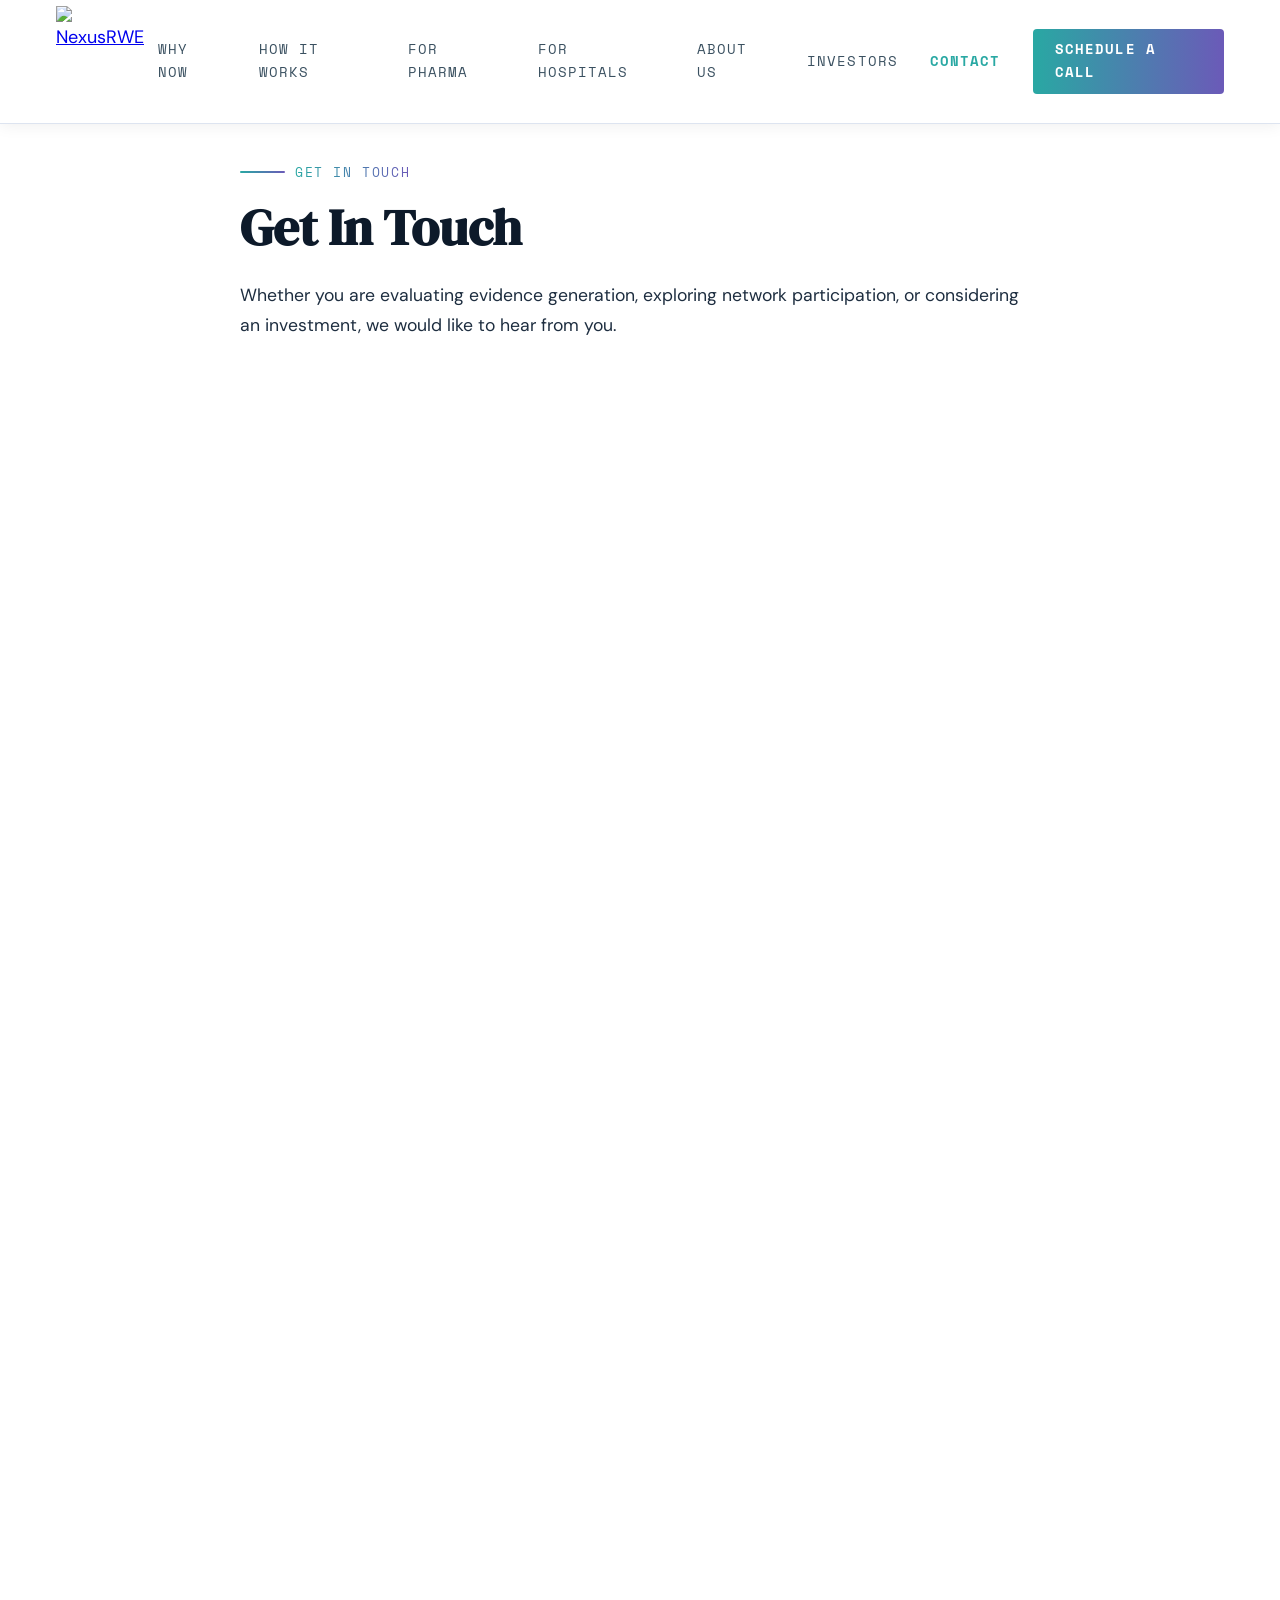
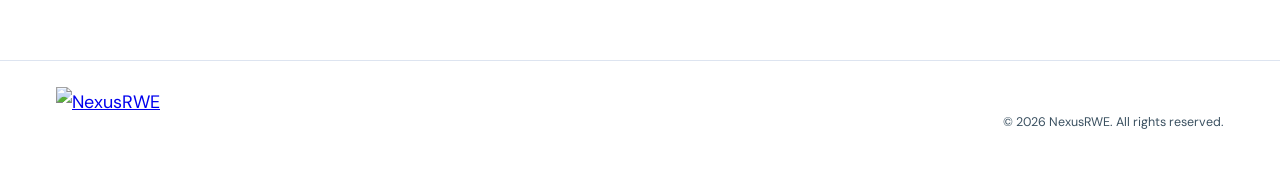
==== contact.html @ f44af909 "Add contact page with Google Form embed and update nav/buttons site-wide - Rebuilt contact.html with" ====
<!DOCTYPE html>
<html lang="en">
<head>
<meta charset="UTF-8">
<meta name="viewport" content="width=device-width, initial-scale=1.0">
<title>Contact NexusRWE | Schedule a Call, Hospital Network, Investor Inquiries</title>
<meta name="description" content="Get in touch with NexusRWE. Schedule a call with the team, request our investor deck, or join our hospital network.">
<meta name="robots" content="index, follow">
<link rel="canonical" href="https://nexusrwe.com/contact.html">

<!-- Open Graph -->
<meta property="og:type" content="website">
<meta property="og:site_name" content="NexusRWE">
<meta property="og:title" content="Contact NexusRWE">
<meta property="og:description" content="Schedule a call, request our investor deck, or join the NexusRWE hospital network.">
<meta property="og:url" content="https://nexusrwe.com/contact.html">
<meta property="og:image" content="https://nexusrwe.com/nexusIcon.png">
<meta property="og:image:alt" content="NexusRWE logo">
<meta property="og:locale" content="en_US">

<!-- Twitter Card -->
<meta name="twitter:card" content="summary_large_image">
<meta name="twitter:title" content="Contact NexusRWE">
<meta name="twitter:description" content="Schedule a call, request our investor deck, or join the NexusRWE hospital network.">
<meta name="twitter:image" content="https://nexusrwe.com/nexusIcon.png">

<meta name="theme-color" content="#29A8A3">
<link rel="icon" href="/favicon.png" type="image/png" sizes="32x32">
<link rel="apple-touch-icon" href="/favicon.png">
<link rel="stylesheet" href="styles.css">
<link rel="preconnect" href="https://fonts.googleapis.com">
<link href="https://fonts.googleapis.com/css2?family=DM+Serif+Display:ital@0;1&family=DM+Sans:opsz,wght@9..40,400;9..40,500;9..40,600&family=Space+Mono:wght@400;700&display=swap" rel="stylesheet">
</head>
<body>

<nav>
  <div class="nav-logo">
    <a href="index.html"><img src="nexusIcon.png" alt="NexusRWE"></a>
  </div>
  <div class="nav-links">
    <a href="problem.html">Why Now</a>
    <a href="how.html">How It Works</a>
    <a href="pharma.html">For Pharma</a>
    <a href="hospitals.html">For Hospitals</a>
    <a href="team.html">About Us</a>
    <a href="investors.html">Investors</a>
    <a href="contact.html" class="active">Contact</a>
    <a href="contact.html" class="nav-cta">Schedule a Call</a>
  </div>
<button class="nav-hamburger" onclick="toggleNav()" aria-label="Toggle menu"><span></span><span></span><span></span></button>
</nav>

<section class="intro-section">
  <div class="max-w" style="max-width:800px;">
    <div class="section-label">
      <span class="grad-line"></span><span class="grad-text">Get In Touch</span>
    </div>
    <h1>Get In Touch</h1>
    <p>Whether you are evaluating evidence generation, exploring network participation, or considering an investment, we would like to hear from you.</p>
    <div style="margin-top:2.5rem;">
      <iframe src="https://docs.google.com/forms/d/e/1FAIpQLSemCtQKPNJPUxFO1MZWkVQ5jSc_sXXoXbgbwFjKV631k-w8hw/viewform?embedded=true" width="100%" height="1279" frameborder="0" marginheight="0" marginwidth="0" style="display:block; max-width:800px; margin:0 auto; border:none;">Loading…</iframe>
    </div>
  </div>
</section>

<footer>
  <div class="footer-logo">
    <a href="index.html"><img src="nexusIcon.png" alt="NexusRWE"></a>
  </div>
  <p>&copy; 2026 NexusRWE. All rights reserved.</p>
</footer>

<script>
function toggleNav(){var l=document.querySelector('.nav-links'),b=document.querySelector('.nav-hamburger');l.classList.toggle('open');b.classList.toggle('open');}
document.addEventListener('click',function(e){if(!document.querySelector('nav').contains(e.target)){var l=document.querySelector('.nav-links'),b=document.querySelector('.nav-hamburger');if(l){l.classList.remove('open');}if(b){b.classList.remove('open');}}});
</script>
</body>
</html>
---- styles.css ----
/* =============================================================
   NexusRWE — Shared Stylesheet
   Reference base: problem.html
   ============================================================= */

/* RESET */
*, *::before, *::after { box-sizing:border-box; margin:0; padding:0; }

/* VARIABLES */
:root {
  --teal:#29A8A3; --teal-dk:#1b7e7a; --teal-xdk:#104c49;
  --teal-lt:#d0f0ee; --teal-xlt:#edfaf9; --purple:#6B5AB8;
  --purple-dk:#4e3f8e; --purple-lt:#e2ddf5; --purple-xlt:#f2f0fc;
  --grad:linear-gradient(90deg,#29A8A3 0%,#6B5AB8 100%);
  --grad-v:linear-gradient(145deg,#29A8A3 0%,#6B5AB8 100%);
  --bg:#f7f8fc; --white:#ffffff; --text:#0d1a2a;
  --text-2:#1e2e40; --text-3:#3a5060; --border:#dde4f0;
}

/* BASE */
html { scroll-behavior:smooth; }
body { background:var(--bg); color:var(--text); font-family:'DM Sans',sans-serif; font-size:18px; font-weight:400; line-height:1.75; }

/* NAV */
nav {
  position:fixed; top:0; left:0; right:0; z-index:100;
  display:flex; align-items:center; justify-content:space-between;
  padding:0.4rem 3.5rem; background:rgba(255,255,255,0.97);
  backdrop-filter:blur(10px); border-bottom:1px solid var(--border);
  box-shadow:0 1px 16px rgba(0,0,0,0.07);
}
.nav-logo img { height:110px; display:block; }
.nav-links { display:flex; gap:2rem; align-items:center; }
.nav-links a { font-family:'Space Mono',monospace; font-size:0.85rem; letter-spacing:0.08em; text-transform:uppercase; color:var(--text-3); text-decoration:none; transition:color 0.2s; }
.nav-links a:hover { color:var(--teal); }
.nav-links a.active { color:var(--teal); font-weight:700; }
.nav-cta { background:var(--grad) !important; color:#fff !important; padding:0.55rem 1.4rem; border-radius:4px; font-weight:700 !important; transition:opacity 0.2s !important; }
.nav-cta:hover { opacity:0.85 !important; }

/* HAMBURGER */
.nav-hamburger { display:none; flex-direction:column; justify-content:space-between; width:24px; height:18px; background:none; border:none; cursor:pointer; padding:0; flex-shrink:0; }
.nav-hamburger span { display:block; width:100%; height:2px; background:var(--text); border-radius:2px; transition:all 0.25s; }
.nav-hamburger.open span:nth-child(1) { transform:translateY(8px) rotate(45deg); }
.nav-hamburger.open span:nth-child(2) { opacity:0; }
.nav-hamburger.open span:nth-child(3) { transform:translateY(-8px) rotate(-45deg); }

/* BUTTONS */
.btn { font-family:'Space Mono',monospace; font-size:0.82rem; letter-spacing:0.08em; text-transform:uppercase; font-weight:700; padding:1rem 2.2rem; border-radius:4px; text-decoration:none; display:inline-block; transition:all 0.18s; border:none; cursor:pointer; white-space:nowrap; }
.btn-grad { background:var(--grad); color:#fff; box-shadow:0 4px 16px rgba(41,168,163,0.22); }
.btn-grad:hover { opacity:0.88; transform:translateY(-2px); }
.btn-outline { background:transparent; color:var(--teal-dk); border:2px solid var(--teal); }
.btn-outline:hover { background:var(--teal-xlt); transform:translateY(-2px); }
.btn-outline-purple { background:transparent; color:var(--purple-dk); border:2px solid var(--purple); }
.btn-outline-purple:hover { background:var(--purple-xlt); transform:translateY(-2px); }
.btn-white { background:#fff; color:var(--teal-xdk); font-weight:700; }
.btn-white:hover { background:var(--teal-lt); transform:translateY(-2px); }
.btn-ghost { background:transparent; color:#fff; border:2px solid rgba(255,255,255,0.5); }
.btn-ghost:hover { background:rgba(255,255,255,0.12); border-color:#fff; }

/* LAYOUT */
section { padding:6rem 3.5rem; }
.max-w { max-width:1100px; margin:0 auto; }
.section-label { font-family:'Space Mono',monospace; font-size:0.82rem; letter-spacing:0.12em; text-transform:uppercase; margin-bottom:0.9rem; display:flex; align-items:center; gap:0.65rem; }
.grad-text { background:var(--grad); -webkit-background-clip:text; -webkit-text-fill-color:transparent; background-clip:text; }
.grad-line { display:inline-block; width:2.8rem; height:2px; background:var(--grad); border-radius:1px; flex-shrink:0; }
.cta-row { display:flex; flex-wrap:wrap; gap:1rem; }

/* TYPOGRAPHY */
h1 { font-family:'DM Serif Display',serif; font-size:clamp(2.4rem,4vw,3.6rem); line-height:1.15; color:var(--text); margin-bottom:1.4rem; }
h2 { font-family:'DM Serif Display',serif; font-size:clamp(2rem,3vw,2.85rem); color:var(--text); line-height:1.2; margin-bottom:1.4rem; margin-top:2rem; }
h2:first-of-type { margin-top:0; }
h3 { font-family:'DM Serif Display',serif; font-size:1.5rem; line-height:1.3; margin-bottom:1rem; }
h4 { font-family:'Space Mono',monospace; font-size:1.1rem; font-weight:700; line-height:1.4; margin-bottom:0.5rem; }
p { font-size:1.1rem; color:var(--text-2); margin-bottom:1.1rem; }

/* FOOTER */
footer { background:#ffffff; padding:1.6rem 3.5rem; display:flex; justify-content:space-between; align-items:center; border-top:1px solid var(--border); }
.footer-logo img { height:72px; display:block; }
footer p { font-size:0.78rem; color:var(--text-3); margin:0; }

/* PROBLEM PAGE */
.problem { background:var(--bg); border-top:1px solid var(--border); border-bottom:1px solid var(--border); padding-top:10rem; }
.problem p { margin-bottom:1.1rem; max-width:780px; }
.callout { border-radius:12px; padding:3rem; background:var(--grad-v); box-shadow:0 10px 36px rgba(41,168,163,0.22); max-width:780px; }
.callout p { font-family:'DM Serif Display',serif; font-size:1.55rem; color:#fff; line-height:1.45; margin:0; }

/* HOW IT WORKS */
.how { background:var(--grad-v); padding-top:10rem; }
.how h2 { color:#fff; }
.how-lead { color:rgba(255,255,255,0.78); max-width:580px; margin-bottom:0; }
.steps { display:grid; grid-template-columns:repeat(4,1fr); margin-top:3rem; border-radius:12px; overflow:hidden; border:1px solid rgba(255,255,255,0.15); }
.step { padding:2.5rem 2rem; border-right:1px solid rgba(255,255,255,0.12); background:rgba(255,255,255,0.08); transition:background 0.2s; }
.step:last-child { border-right:none; }
.step:hover { background:rgba(255,255,255,0.14); }
.step-num { font-family:'Space Mono',monospace; font-size:0.82rem; font-weight:700; color:rgba(255,255,255,0.5); margin-bottom:1rem; }
.step h3 { font-family:'DM Serif Display',serif; color:#fff; margin-bottom:0.75rem; }
.step p { color:rgba(255,255,255,0.75); line-height:1.68; }

/* PHARMA & HOSPITAL PAGES */
.intro-section { background:var(--white); border-top:1px solid var(--border); padding-top:10rem; padding-bottom:0; }
.main-section { background:var(--white); padding-top:3rem; }
.use-case-list { display:flex; flex-direction:column; gap:0.75rem; margin:1.5rem 0 2.5rem; }
.use-case-item { display:flex; align-items:flex-start; gap:0.85rem; font-size:1.1rem; color:var(--text-2); }
.uc-dot { width:8px; height:8px; border-radius:50%; flex-shrink:0; margin-top:0.45rem; background:var(--grad); }
.divider-section { background:var(--bg); border-top:1px solid var(--border); border-bottom:1px solid var(--border); padding:3rem 3.5rem; text-align:center; }
.divider-section p { font-family:'Space Mono',monospace; font-size:0.82rem; letter-spacing:0.14em; text-transform:uppercase; color:var(--text-3); margin:0; }
.use-case-section { background:var(--grad-v); padding:6rem 3.5rem; color:#fff; }
.use-case-section h2 { color:#fff; }
.use-case-section h3 { font-family:'DM Serif Display',serif; color:#fff; line-height:1.2; margin-bottom:0.5rem; }
.use-case-section .eyebrow { font-family:'Space Mono',monospace; font-size:0.8rem; letter-spacing:0.12em; text-transform:uppercase; color:rgba(255,255,255,0.65); margin-bottom:1rem; }
.use-case-section p { color:rgba(255,255,255,0.88); margin-bottom:1.1rem; }
.use-case-section p:last-of-type { margin-bottom:0; }
.uc-block { background:rgba(255,255,255,0.1); border-radius:12px; padding:2rem 2.5rem; margin-top:2.5rem; }
.uc-block h3 { color:#fff; margin-top:0; margin-bottom:0.75rem; }

/* TEAM PAGE */
.team { background:var(--bg); border-top:1px solid var(--border); padding-top:10rem; }
.team-grid { display:grid; grid-template-columns:1fr 1fr; gap:2rem; margin-top:3rem; }
.team-card { background:var(--white); border:1px solid var(--border); border-radius:12px; padding:2.8rem; transition:box-shadow 0.2s; }
.team-card:hover { box-shadow:0 10px 36px rgba(0,0,0,0.08); }
.team-header { display:flex; align-items:center; gap:1.6rem; margin-bottom:1.6rem; padding-bottom:1.6rem; border-bottom:1px solid var(--border); }
.photo-ring { width:108px; height:108px; border-radius:50%; flex-shrink:0; background:var(--grad); padding:3px; box-shadow:0 4px 18px rgba(41,168,163,0.25); }
.photo-ring img { width:100%; height:100%; border-radius:50%; object-fit:cover; display:block; }
.team-name { font-family:'DM Serif Display',serif; font-size:1.5rem; color:var(--text); margin-bottom:0.2rem; }
.team-title { font-family:'Space Mono',monospace; font-size:0.65rem; letter-spacing:0.12em; text-transform:uppercase; font-weight:700; background:var(--grad); -webkit-background-clip:text; -webkit-text-fill-color:transparent; background-clip:text; }
.team-years { font-family:'Space Mono',monospace; font-size:0.68rem; color:var(--teal); letter-spacing:0.08em; margin-top:0.3rem; }
.team-bio { color:var(--text-2); line-height:1.78; }
.why { background:var(--white); border-top:1px solid var(--border); }
.why-grid { display:grid; grid-template-columns:1fr 1fr; gap:1.5rem; margin-top:2.5rem; }
.why-card { border:1.5px solid var(--border); border-radius:12px; padding:2.3rem; background:var(--bg); transition:all 0.22s; position:relative; overflow:hidden; }
.why-card-top { position:absolute; top:0; left:0; right:0; height:3px; background:var(--grad); transform:scaleX(0); transform-origin:left; transition:transform 0.3s ease; }
.why-card:hover .why-card-top { transform:scaleX(1); }
.why-card:hover { box-shadow:0 8px 28px rgba(41,168,163,0.1); border-color:var(--teal-lt); }
.why-icon { font-size:1.6rem; margin-bottom:1rem; }
.why-card h3 { font-family:'DM Serif Display',serif; color:var(--text); margin-bottom:0.75rem; }
.why-card p { color:var(--text-2); line-height:1.72; }
.cta-section { background:var(--grad-v); padding:7rem 3.5rem; text-align:center; position:relative; overflow:hidden; }
.cta-section::before { content:''; position:absolute; inset:0; pointer-events:none; background:radial-gradient(ellipse 60% 80% at 10% 50%,rgba(255,255,255,0.07) 0%,transparent 55%), radial-gradient(ellipse 50% 70% at 90% 20%,rgba(0,0,0,0.08) 0%,transparent 50%); }
.cta-section h2 { color:#fff; margin-bottom:0.75rem; }
.cta-section > .max-w > p { color:rgba(255,255,255,0.75); max-width:520px; margin:0 auto 2.8rem; }
.cta-section .cta-row { justify-content:center; }

/* STORY SECTION */
.story-section { background:var(--white); border-top:1px solid var(--border); padding-top:10rem; }
.story-section .max-w { max-width:780px; }

/* HERO (index.html) */
.hero { min-height:100vh; display:flex; flex-direction:column; justify-content:center; padding:11rem 3.5rem 7rem; position:relative; overflow:hidden; background:var(--white); }
.hero-bg { position:absolute; inset:0; pointer-events:none; background: radial-gradient(ellipse 65% 70% at 95% 15%,rgba(41,168,163,0.1) 0%,transparent 60%), radial-gradient(ellipse 55% 60% at 85% 85%,rgba(107,90,184,0.08) 0%,transparent 55%), radial-gradient(ellipse 40% 45% at 5% 55%,rgba(41,168,163,0.05) 0%,transparent 50%); }
.hero-eyebrow { font-family:'Space Mono',monospace; font-size:0.82rem; letter-spacing:0.12em; text-transform:uppercase; margin-bottom:1.5rem; display:flex; align-items:center; gap:0.85rem; }
.hero h1 { font-family:'DM Serif Display',serif; font-size:clamp(3rem,5.5vw,5rem); line-height:1.1; color:var(--text); max-width:730px; margin-bottom:1.4rem; }
.hero h1 em { background:var(--grad); -webkit-background-clip:text; -webkit-text-fill-color:transparent; background-clip:text; font-style:italic; }
.hero-sub { font-size:1.2rem; color:var(--text-2); max-width:580px; margin-bottom:0.9rem; line-height:1.7; }
.fact-badge { display:inline-flex; align-items:center; gap:0.7rem; font-size:0.88rem; color:var(--text-3); margin-bottom:2.6rem; background:var(--white); border:1.5px solid var(--teal-lt); padding:0.5rem 1.2rem; border-radius:20px; box-shadow:0 2px 12px rgba(41,168,163,0.1); }
.badge-dot { width:8px; height:8px; border-radius:50%; background:var(--grad); flex-shrink:0; }

/* USE CASE PAGES */
.uc-page h1 { color:#fff; text-align:center; }
.uc-page h2 { color:#fff; }
.uc-page h3 { color:#fff; }
.uc-page main p { color:rgba(255,255,255,0.88); margin-bottom:1.75rem; }

/* RESPONSIVE */
@media(max-width:900px) {
  nav { padding:0.4rem 1.5rem; }
  .nav-logo img { height:72px; }
  .nav-hamburger { display:flex; }
  .nav-links { display:none; position:absolute; top:100%; left:0; right:0; background:rgba(255,255,255,0.98); backdrop-filter:blur(10px); flex-direction:column; align-items:flex-start; padding:1.5rem 1.5rem 2rem; gap:1.2rem; border-bottom:1px solid var(--border); box-shadow:0 8px 24px rgba(0,0,0,0.08); }
  .nav-links.open { display:flex !important; }
  .nav-links a { font-size:1rem; padding:0.35rem 0; }
  section { padding:4rem 1.5rem; }
  .btn { display:block; width:100%; text-align:center; box-sizing:border-box; }
  .cta-row { flex-direction:column; }
  .uc-block { padding:1.5rem; }
  .problem { padding-top:8rem; }
  .problem-grid { grid-template-columns:1fr; gap:2.5rem; }
  .how { padding-top:8rem; }
  .steps { grid-template-columns:1fr 1fr; }
  .step { border-right:none; border-bottom:1px solid rgba(255,255,255,0.1); }
  .team { padding-top:8rem; }
  .team-grid,.why-grid { grid-template-columns:1fr; gap:2.5rem; }
  .intro-section { padding-top:8rem; }
  .divider-section { padding:2rem 1.5rem; }
  .story-section { padding-top:8rem; }
  footer { flex-direction:column; gap:1rem; text-align:center; padding:2rem; }
  .hero { padding:8rem 1.5rem 5rem; }
}
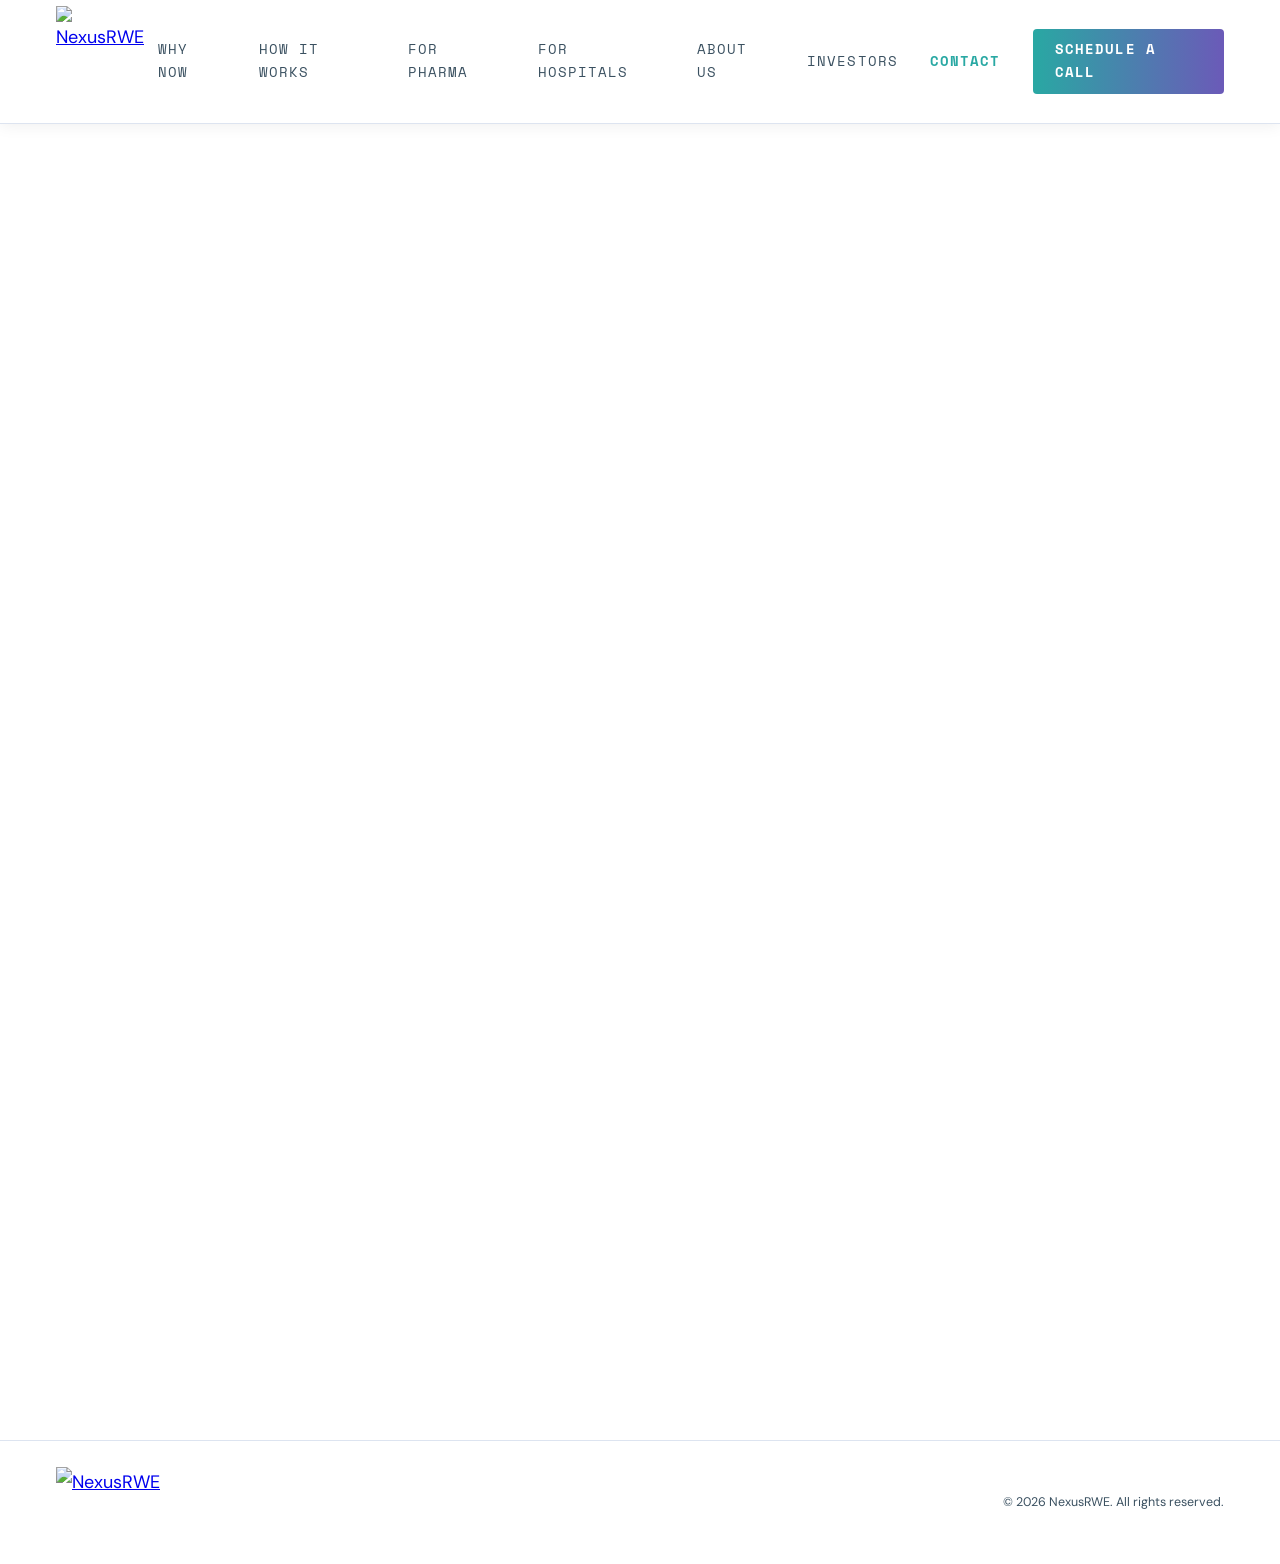
==== commit f2addede: "Remove heading text above contact form Co-Authored-By: Claude Sonnet 4.6 <noreply@anthropic.com>" ====
--- a/contact.html
+++ b/contact.html
@@ -52,14 +52,7 @@
 
 <section class="intro-section">
   <div class="max-w" style="max-width:800px;">
-    <div class="section-label">
-      <span class="grad-line"></span><span class="grad-text">Get In Touch</span>
-    </div>
-    <h1>Get In Touch</h1>
-    <p>Whether you are evaluating evidence generation, exploring network participation, or considering an investment, we would like to hear from you.</p>
-    <div style="margin-top:2.5rem;">
-      <iframe src="https://docs.google.com/forms/d/e/1FAIpQLSemCtQKPNJPUxFO1MZWkVQ5jSc_sXXoXbgbwFjKV631k-w8hw/viewform?embedded=true" width="100%" height="1279" frameborder="0" marginheight="0" marginwidth="0" style="display:block; max-width:800px; margin:0 auto; border:none;">Loading…</iframe>
-    </div>
+    <iframe src="https://docs.google.com/forms/d/e/1FAIpQLSemCtQKPNJPUxFO1MZWkVQ5jSc_sXXoXbgbwFjKV631k-w8hw/viewform?embedded=true" width="100%" height="1279" frameborder="0" marginheight="0" marginwidth="0" style="display:block; max-width:800px; margin:0 auto; border:none;">Loading…</iframe>
   </div>
 </section>
 
